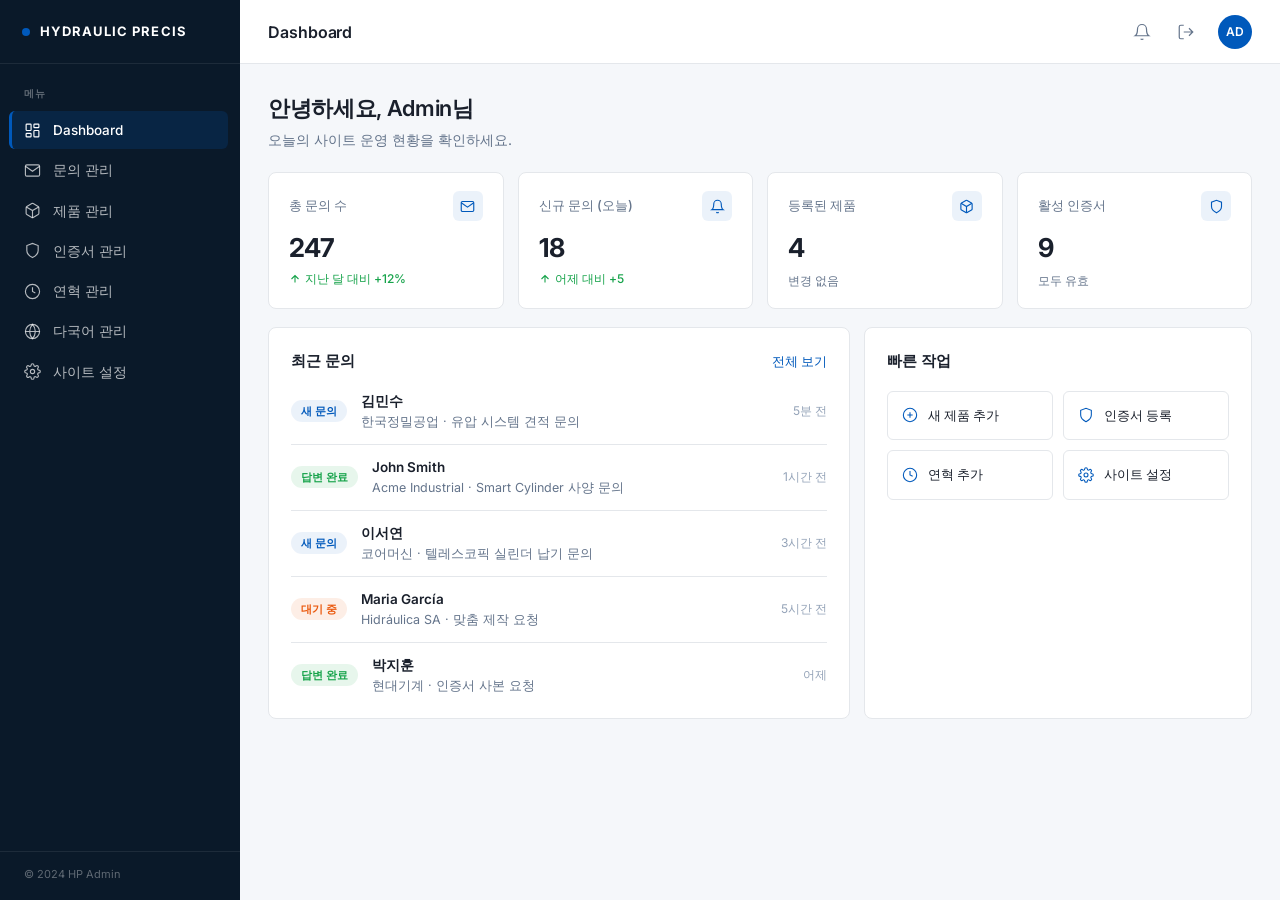
==== dashboard.html @ 200c93a6 "Add files via upload" ====
<!DOCTYPE html>
<html lang="ko">
<head>
  <meta charset="UTF-8" />
  <meta name="viewport" content="width=device-width, initial-scale=1.0" />
  <title>Dashboard · HYDRAULIC PRECIS Admin</title>
  <link rel="stylesheet" href="admin.css" />
</head>
<body>

<aside class="admin-sidebar" id="admin-sidebar"></aside>

<div class="admin-main">

  <header class="admin-header" id="admin-header"></header>

  <main class="admin-content">

    <div class="page-heading">
      <h2>안녕하세요, Admin님</h2>
      <p>오늘의 사이트 운영 현황을 확인하세요.</p>
    </div>

    <!-- ===== KPI CARDS ===== -->
    <div class="kpi-grid">

      <div class="kpi-card">
        <div class="kpi-head">
          <span class="label">총 문의 수</span>
          <span class="icon-wrap" id="kpi-icon-1"></span>
        </div>
        <div class="kpi-value">247</div>
        <div class="kpi-change up" id="kpi-change-1"><span>지난 달 대비 +12%</span></div>
      </div>

      <div class="kpi-card">
        <div class="kpi-head">
          <span class="label">신규 문의 (오늘)</span>
          <span class="icon-wrap" id="kpi-icon-2"></span>
        </div>
        <div class="kpi-value">18</div>
        <div class="kpi-change up" id="kpi-change-2"><span>어제 대비 +5</span></div>
      </div>

      <div class="kpi-card">
        <div class="kpi-head">
          <span class="label">등록된 제품</span>
          <span class="icon-wrap" id="kpi-icon-3"></span>
        </div>
        <div class="kpi-value">4</div>
        <div class="kpi-change" style="color: var(--adm-text-muted);"><span>변경 없음</span></div>
      </div>

      <div class="kpi-card">
        <div class="kpi-head">
          <span class="label">활성 인증서</span>
          <span class="icon-wrap" id="kpi-icon-4"></span>
        </div>
        <div class="kpi-value">9</div>
        <div class="kpi-change" style="color: var(--adm-text-muted);"><span>모두 유효</span></div>
      </div>

    </div>

    <!-- ===== MAIN GRID: Recent inquiries + Quick actions ===== -->
    <div class="dashboard-grid">

      <!-- Recent inquiries -->
      <div class="admin-card">
        <div class="card-head">
          <h3>최근 문의</h3>
          <a href="#" class="link">전체 보기</a>
        </div>
        <ul class="recent-list">
          <li>
            <span class="pill">새 문의</span>
            <div class="meta">
              <p class="name">김민수</p>
              <p class="sub">한국정밀공업 · 유압 시스템 견적 문의</p>
            </div>
            <span class="time">5분 전</span>
          </li>
          <li>
            <span class="pill replied">답변 완료</span>
            <div class="meta">
              <p class="name">John Smith</p>
              <p class="sub">Acme Industrial · Smart Cylinder 사양 문의</p>
            </div>
            <span class="time">1시간 전</span>
          </li>
          <li>
            <span class="pill">새 문의</span>
            <div class="meta">
              <p class="name">이서연</p>
              <p class="sub">코어머신 · 텔레스코픽 실린더 납기 문의</p>
            </div>
            <span class="time">3시간 전</span>
          </li>
          <li>
            <span class="pill pending">대기 중</span>
            <div class="meta">
              <p class="name">Maria García</p>
              <p class="sub">Hidráulica SA · 맞춤 제작 요청</p>
            </div>
            <span class="time">5시간 전</span>
          </li>
          <li>
            <span class="pill replied">답변 완료</span>
            <div class="meta">
              <p class="name">박지훈</p>
              <p class="sub">현대기계 · 인증서 사본 요청</p>
            </div>
            <span class="time">어제</span>
          </li>
        </ul>
      </div>

      <!-- Quick actions -->
      <div class="admin-card">
        <div class="card-head">
          <h3>빠른 작업</h3>
        </div>
        <div class="quick-actions">
          <a href="#" class="quick-action" id="qa-1"><span>새 제품 추가</span></a>
          <a href="#" class="quick-action" id="qa-2"><span>인증서 등록</span></a>
          <a href="#" class="quick-action" id="qa-3"><span>연혁 추가</span></a>
          <a href="#" class="quick-action" id="qa-4"><span>사이트 설정</span></a>
        </div>
      </div>

    </div>

  </main>
</div>

<script src="admin.js"></script>
<script>
  // 사이드바 + 헤더 렌더
  HPAdmin.renderLayout('dashboard', 'Dashboard');

  // KPI 카드 아이콘 채우기
  document.getElementById('kpi-icon-1').innerHTML = HPAdmin.icons.mail;
  document.getElementById('kpi-icon-2').innerHTML = HPAdmin.icons.bell;
  document.getElementById('kpi-icon-3').innerHTML = HPAdmin.icons.box;
  document.getElementById('kpi-icon-4').innerHTML = HPAdmin.icons.shield;

  // 빠른 작업 아이콘 채우기 (각 항목 앞쪽에 삽입)
  function prepend(id, ico) {
    var el = document.getElementById(id);
    if (el) el.insertAdjacentHTML('afterbegin', ico);
  }
  prepend('qa-1', HPAdmin.icons.plus);
  prepend('qa-2', HPAdmin.icons.shield);
  prepend('qa-3', HPAdmin.icons.clock);
  prepend('qa-4', HPAdmin.icons.gear);

  // KPI change indicator arrows
  document.getElementById('kpi-change-1').insertAdjacentHTML('afterbegin', HPAdmin.icons.arrowUp);
  document.getElementById('kpi-change-2').insertAdjacentHTML('afterbegin', HPAdmin.icons.arrowUp);
</script>

</body>
</html>
---- admin.css ----
/* ==========================================================
   HYDRAULIC PRECIS — Admin Styles
   ----------------------------------------------------------
   다크 네이비 사이드바 + 라이트 그레이 콘텐츠 + 블루 포인트
   프론트 디자인과 격리되어 있음 (color tokens 별도)
   ========================================================== */

@import url('https://fonts.googleapis.com/css2?family=Inter:wght@400;500;600;700&display=swap');

:root {
  /* Sidebar */
  --adm-sidebar-bg:         #0a1929;
  --adm-sidebar-elev:       #102a43;
  --adm-sidebar-text:       rgba(255, 255, 255, 0.7);
  --adm-sidebar-active:     #ffffff;
  --adm-sidebar-hover-bg:   rgba(255, 255, 255, 0.05);
  --adm-sidebar-active-bg:  rgba(0, 89, 187, 0.18);
  --adm-sidebar-border:     rgba(255, 255, 255, 0.08);

  /* Content */
  --adm-content-bg:         #f5f7fa;
  --adm-card-bg:            #ffffff;
  --adm-card-border:        #e4e7eb;
  --adm-card-border-strong: #d4d8dd;

  /* Text */
  --adm-text:               #1a202c;
  --adm-text-muted:         #64748b;
  --adm-text-dim:           #94a3b8;

  /* Accent (프론트와 동일한 블루 — 브랜드 일관성) */
  --adm-accent:             #0059bb;
  --adm-accent-hover:       #014ea3;
  --adm-accent-light:       rgba(0, 89, 187, 0.08);

  /* Semantic */
  --adm-success:            #16a34a;
  --adm-success-bg:         rgba(22, 163, 74, 0.1);
  --adm-warning:            #ea580c;
  --adm-warning-bg:         rgba(234, 88, 12, 0.1);
  --adm-danger:             #dc2626;

  /* Layout */
  --adm-sidebar-w:          240px;
  --adm-header-h:           64px;
  --adm-radius:             8px;
  --adm-radius-sm:          6px;
}

* { box-sizing: border-box; }

body {
  margin: 0;
  font-family: 'Inter', -apple-system, BlinkMacSystemFont, 'Segoe UI', sans-serif;
  font-size: 14px;
  line-height: 1.5;
  color: var(--adm-text);
  background: var(--adm-content-bg);
  -webkit-font-smoothing: antialiased;
  -moz-osx-font-smoothing: grayscale;
}

a { color: inherit; text-decoration: none; }
button {
  font-family: inherit;
  cursor: pointer;
  border: none;
  background: none;
  padding: 0;
  color: inherit;
}
ul { list-style: none; padding: 0; margin: 0; }

/* ==========================================================
   SIDEBAR
   ========================================================== */
.admin-sidebar {
  position: fixed;
  top: 0;
  left: 0;
  bottom: 0;
  width: var(--adm-sidebar-w);
  background: var(--adm-sidebar-bg);
  color: var(--adm-sidebar-text);
  display: flex;
  flex-direction: column;
  z-index: 10;
}

.sidebar-brand {
  height: var(--adm-header-h);
  padding: 0 22px;
  display: flex;
  align-items: center;
  gap: 10px;
  font-size: 13px;
  font-weight: 700;
  letter-spacing: 0.08em;
  color: #ffffff;
  border-bottom: 1px solid var(--adm-sidebar-border);
}
.sidebar-brand .dot {
  width: 8px;
  height: 8px;
  border-radius: 50%;
  background: var(--adm-accent);
  flex-shrink: 0;
}

.sidebar-section-label {
  padding: 22px 24px 10px;
  font-size: 10px;
  font-weight: 600;
  letter-spacing: 0.12em;
  text-transform: uppercase;
  color: rgba(255, 255, 255, 0.35);
}

.sidebar-menu {
  padding: 0 12px;
  flex: 1;
  overflow-y: auto;
}
.sidebar-menu li { margin-bottom: 2px; }

.sidebar-menu a {
  display: flex;
  align-items: center;
  gap: 12px;
  padding: 9px 12px;
  border-radius: var(--adm-radius-sm);
  font-size: 13.5px;
  font-weight: 500;
  color: var(--adm-sidebar-text);
  transition: background 140ms, color 140ms;
  border-left: 3px solid transparent;
  margin-left: -3px;
}
.sidebar-menu a:hover {
  background: var(--adm-sidebar-hover-bg);
  color: var(--adm-sidebar-active);
}
.sidebar-menu a.active {
  background: var(--adm-sidebar-active-bg);
  color: var(--adm-sidebar-active);
  border-left-color: var(--adm-accent);
}
.sidebar-menu svg {
  width: 17px;
  height: 17px;
  stroke: currentColor;
  stroke-width: 1.6;
  fill: none;
  flex-shrink: 0;
}

.sidebar-footer {
  padding: 14px 24px 18px;
  font-size: 11px;
  color: rgba(255, 255, 255, 0.35);
  border-top: 1px solid var(--adm-sidebar-border);
}

/* ==========================================================
   MAIN AREA
   ========================================================== */
.admin-main {
  margin-left: var(--adm-sidebar-w);
  min-height: 100vh;
  display: flex;
  flex-direction: column;
}

/* HEADER */
.admin-header {
  height: var(--adm-header-h);
  background: #ffffff;
  border-bottom: 1px solid var(--adm-card-border);
  display: flex;
  align-items: center;
  justify-content: space-between;
  padding: 0 28px;
  position: sticky;
  top: 0;
  z-index: 5;
}
.admin-header h1 {
  font-size: 16px;
  font-weight: 600;
  margin: 0;
  color: var(--adm-text);
  letter-spacing: -0.005em;
}
.admin-header-right {
  display: flex;
  align-items: center;
  gap: 8px;
}

.btn-icon {
  width: 36px;
  height: 36px;
  display: inline-flex;
  align-items: center;
  justify-content: center;
  border-radius: var(--adm-radius-sm);
  color: var(--adm-text-muted);
  transition: background 140ms, color 140ms;
}
.btn-icon:hover {
  background: var(--adm-content-bg);
  color: var(--adm-text);
}
.btn-icon svg {
  width: 18px;
  height: 18px;
  stroke: currentColor;
  stroke-width: 1.6;
  fill: none;
}

.admin-avatar {
  width: 34px;
  height: 34px;
  border-radius: 50%;
  background: var(--adm-accent);
  color: #ffffff;
  display: flex;
  align-items: center;
  justify-content: center;
  font-size: 12px;
  font-weight: 600;
  letter-spacing: 0.04em;
  margin-left: 6px;
}

/* CONTENT */
.admin-content {
  padding: 28px;
  max-width: 1400px;
}

/* Page heading */
.page-heading {
  margin-bottom: 22px;
}
.page-heading h2 {
  font-size: 22px;
  font-weight: 600;
  margin: 0 0 4px;
  color: var(--adm-text);
  letter-spacing: -0.015em;
}
.page-heading p {
  font-size: 14px;
  color: var(--adm-text-muted);
  margin: 0;
}

/* ==========================================================
   CARDS
   ========================================================== */
.admin-card {
  background: var(--adm-card-bg);
  border: 1px solid var(--adm-card-border);
  border-radius: var(--adm-radius);
  padding: 22px;
}
.card-head {
  display: flex;
  align-items: center;
  justify-content: space-between;
  margin-bottom: 18px;
}
.card-head h3 {
  font-size: 15px;
  font-weight: 600;
  margin: 0;
  color: var(--adm-text);
}
.card-head .link {
  font-size: 13px;
  color: var(--adm-accent);
  font-weight: 500;
}
.card-head .link:hover { color: var(--adm-accent-hover); }

/* KPI grid */
.kpi-grid {
  display: grid;
  grid-template-columns: repeat(4, 1fr);
  gap: 14px;
  margin-bottom: 18px;
}
.kpi-card {
  background: var(--adm-card-bg);
  border: 1px solid var(--adm-card-border);
  border-radius: var(--adm-radius);
  padding: 18px 20px;
}
.kpi-head {
  display: flex;
  align-items: center;
  justify-content: space-between;
  margin-bottom: 14px;
}
.kpi-head .label {
  font-size: 13px;
  color: var(--adm-text-muted);
  font-weight: 500;
}
.kpi-head .icon-wrap {
  width: 30px;
  height: 30px;
  border-radius: var(--adm-radius-sm);
  background: var(--adm-accent-light);
  display: flex;
  align-items: center;
  justify-content: center;
}
.kpi-head .icon-wrap svg {
  width: 15px;
  height: 15px;
  stroke: var(--adm-accent);
  stroke-width: 1.8;
  fill: none;
}
.kpi-value {
  font-size: 26px;
  font-weight: 700;
  letter-spacing: -0.025em;
  color: var(--adm-text);
  line-height: 1;
  margin-bottom: 8px;
}
.kpi-change {
  font-size: 12px;
  font-weight: 500;
  display: inline-flex;
  align-items: center;
  gap: 4px;
}
.kpi-change.up    { color: var(--adm-success); }
.kpi-change.down  { color: var(--adm-danger); }
.kpi-change svg { width: 12px; height: 12px; stroke: currentColor; stroke-width: 2.2; fill: none; }

/* Dashboard 2-col grid */
.dashboard-grid {
  display: grid;
  grid-template-columns: 1.5fr 1fr;
  gap: 14px;
}

/* Recent inquiries list */
.recent-list li {
  display: flex;
  align-items: center;
  gap: 14px;
  padding: 12px 0;
  border-bottom: 1px solid var(--adm-card-border);
}
.recent-list li:last-child { border-bottom: none; padding-bottom: 0; }
.recent-list li:first-child { padding-top: 0; }

.pill {
  font-size: 11px;
  font-weight: 600;
  padding: 3px 10px;
  border-radius: 99px;
  background: var(--adm-accent-light);
  color: var(--adm-accent);
  flex-shrink: 0;
  white-space: nowrap;
}
.pill.replied { background: var(--adm-success-bg); color: var(--adm-success); }
.pill.pending { background: var(--adm-warning-bg); color: var(--adm-warning); }

.recent-list .meta { flex: 1; min-width: 0; }
.recent-list .meta .name {
  font-size: 13.5px;
  font-weight: 600;
  color: var(--adm-text);
  margin: 0 0 2px;
}
.recent-list .meta .sub {
  font-size: 12.5px;
  color: var(--adm-text-muted);
  margin: 0;
  overflow: hidden;
  text-overflow: ellipsis;
  white-space: nowrap;
}
.recent-list .time {
  font-size: 12px;
  color: var(--adm-text-dim);
  flex-shrink: 0;
}

/* Quick actions */
.quick-actions {
  display: grid;
  grid-template-columns: 1fr 1fr;
  gap: 10px;
}
.quick-action {
  padding: 14px;
  border: 1px solid var(--adm-card-border);
  border-radius: var(--adm-radius-sm);
  display: flex;
  align-items: center;
  gap: 10px;
  font-size: 13px;
  font-weight: 500;
  color: var(--adm-text);
  transition: border-color 140ms, background 140ms;
}
.quick-action:hover {
  border-color: var(--adm-accent);
  background: var(--adm-accent-light);
}
.quick-action svg {
  width: 16px;
  height: 16px;
  stroke: var(--adm-accent);
  stroke-width: 1.6;
  fill: none;
  flex-shrink: 0;
}

/* Buttons */
.btn {
  display: inline-flex;
  align-items: center;
  gap: 6px;
  padding: 9px 16px;
  border-radius: var(--adm-radius-sm);
  font-size: 13px;
  font-weight: 600;
  border: 1px solid transparent;
  cursor: pointer;
  transition: background 140ms, color 140ms, border-color 140ms;
  line-height: 1;
}
.btn-primary { background: var(--adm-accent); color: #ffffff; }
.btn-primary:hover { background: var(--adm-accent-hover); }
.btn-secondary {
  background: #ffffff;
  color: var(--adm-text);
  border-color: var(--adm-card-border);
}
.btn-secondary:hover { border-color: var(--adm-accent); color: var(--adm-accent); }

/* ==========================================================
   LOGIN PAGE (사이드바 없는 풀스크린)
   ========================================================== */
.login-bg {
  min-height: 100vh;
  display: flex;
  align-items: center;
  justify-content: center;
  background: var(--adm-sidebar-bg);
  background-image:
    radial-gradient(circle at 20% 30%, rgba(0, 89, 187, 0.18) 0%, transparent 50%),
    radial-gradient(circle at 80% 70%, rgba(0, 89, 187, 0.1)  0%, transparent 50%);
  padding: 20px;
}

.login-card {
  width: 100%;
  max-width: 420px;
  background: #ffffff;
  border-radius: 12px;
  padding: 40px 36px;
  box-shadow: 0 24px 60px rgba(0, 0, 0, 0.35);
}

.login-brand {
  display: flex;
  justify-content: center;
  margin-bottom: 28px;
}
.login-brand .mark {
  display: inline-flex;
  align-items: center;
  gap: 8px;
  font-size: 13px;
  font-weight: 700;
  letter-spacing: 0.08em;
  color: var(--adm-text);
}
.login-brand .mark .dot {
  width: 8px;
  height: 8px;
  border-radius: 50%;
  background: var(--adm-accent);
}

.login-card h1 {
  font-size: 22px;
  font-weight: 600;
  text-align: center;
  margin: 0 0 6px;
  color: var(--adm-text);
  letter-spacing: -0.015em;
}
.login-card p.sub {
  font-size: 13px;
  text-align: center;
  color: var(--adm-text-muted);
  margin: 0 0 26px;
}

.field { margin-bottom: 14px; }
.field label {
  display: block;
  font-size: 12px;
  font-weight: 500;
  color: var(--adm-text-muted);
  margin-bottom: 6px;
}
.field input {
  width: 100%;
  height: 42px;
  padding: 0 14px;
  border: 1px solid var(--adm-card-border);
  border-radius: var(--adm-radius-sm);
  font-size: 14px;
  font-family: inherit;
  color: var(--adm-text);
  background: #ffffff;
  transition: border-color 140ms, box-shadow 140ms;
}
.field input:focus {
  outline: none;
  border-color: var(--adm-accent);
  box-shadow: 0 0 0 3px rgba(0, 89, 187, 0.12);
}

.login-options {
  display: flex;
  align-items: center;
  justify-content: space-between;
  margin: 18px 0 22px;
}
.checkbox-label {
  display: flex;
  align-items: center;
  gap: 6px;
  font-size: 13px;
  color: var(--adm-text-muted);
  cursor: pointer;
}
.checkbox-label input { width: 15px; height: 15px; accent-color: var(--adm-accent); }
.forgot {
  font-size: 13px;
  color: var(--adm-accent);
  font-weight: 500;
}

.login-btn {
  width: 100%;
  height: 44px;
  background: var(--adm-accent);
  color: #ffffff;
  border-radius: var(--adm-radius-sm);
  font-size: 14px;
  font-weight: 600;
  cursor: pointer;
  transition: background 140ms;
}
.login-btn:hover { background: var(--adm-accent-hover); }

.login-footer {
  margin-top: 24px;
  padding-top: 22px;
  border-top: 1px solid var(--adm-card-border);
  text-align: center;
  font-size: 12px;
  color: var(--adm-text-dim);
}

/* ==========================================================
   RESPONSIVE
   ========================================================== */
@media (max-width: 880px) {
  .admin-sidebar {
    transform: translateX(-100%);
    transition: transform 200ms;
  }
  .admin-sidebar.open { transform: translateX(0); }
  .admin-main { margin-left: 0; }
  .kpi-grid { grid-template-columns: 1fr 1fr; }
  .dashboard-grid { grid-template-columns: 1fr; }
}

@media (max-width: 520px) {
  .admin-content { padding: 20px 16px; }
  .kpi-grid { grid-template-columns: 1fr; }
  .login-card { padding: 32px 24px; }
}
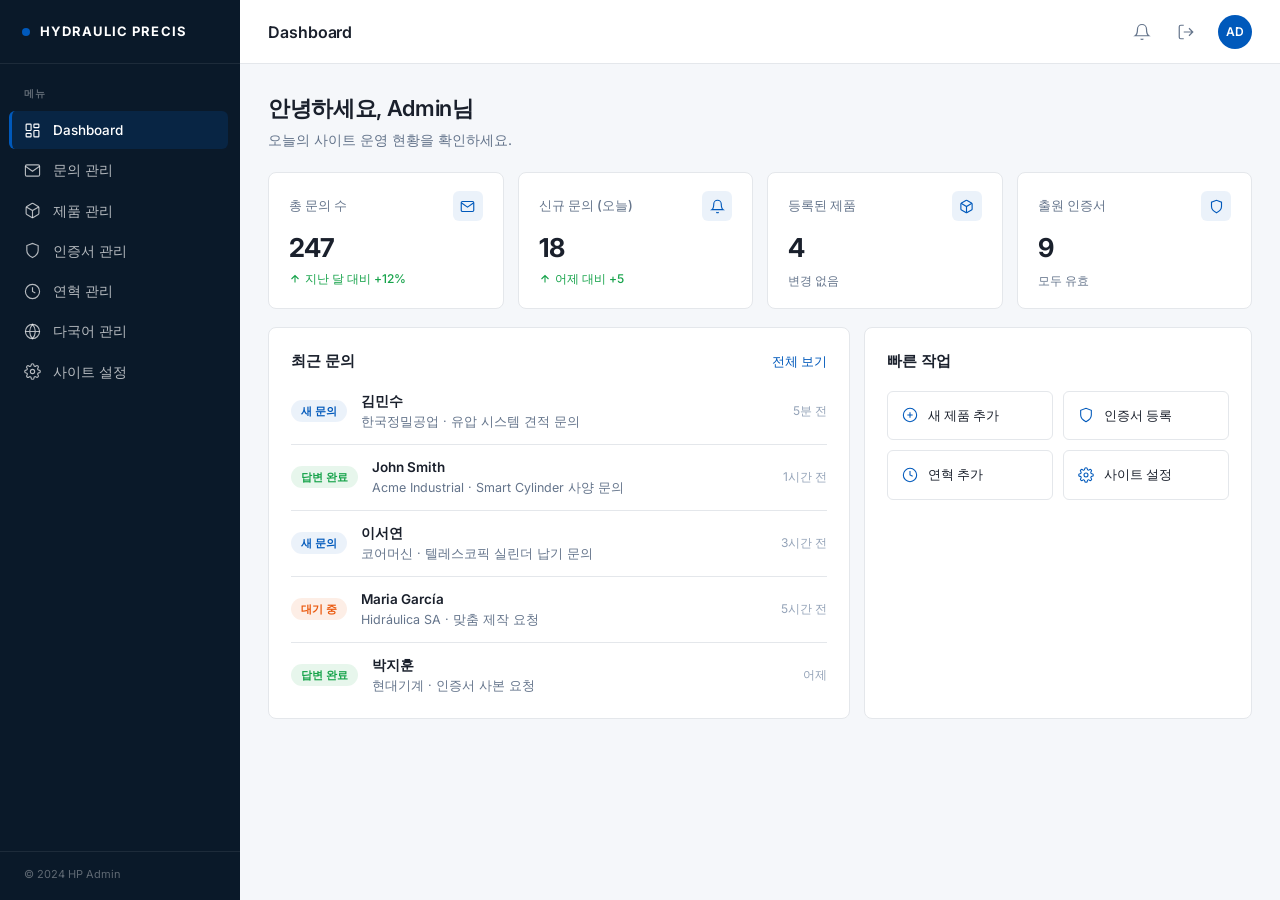
==== commit 9a61c8f3: "Connect dashboard KPI counts to site data" ====
--- a/dashboard.html
+++ b/dashboard.html
@@ -3,6 +3,7 @@
 <head>
   <meta charset="UTF-8" />
   <meta name="viewport" content="width=device-width, initial-scale=1.0" />
+  <meta name="robots" content="noindex, nofollow" />
   <title>Dashboard · HYDRAULIC PRECIS Admin</title>
   <link rel="stylesheet" href="admin.css" />
 </head>
@@ -47,16 +48,16 @@
           <span class="label">등록된 제품</span>
           <span class="icon-wrap" id="kpi-icon-3"></span>
         </div>
-        <div class="kpi-value">4</div>
+        <div class="kpi-value" id="kpi-products-count">4</div>
         <div class="kpi-change" style="color: var(--adm-text-muted);"><span>변경 없음</span></div>
       </div>
 
       <div class="kpi-card">
         <div class="kpi-head">
-          <span class="label">활성 인증서</span>
+          <span class="label">출원 인증서</span>
           <span class="icon-wrap" id="kpi-icon-4"></span>
         </div>
-        <div class="kpi-value">9</div>
+        <div class="kpi-value" id="kpi-certifications-count">9</div>
         <div class="kpi-change" style="color: var(--adm-text-muted);"><span>모두 유효</span></div>
       </div>
 
@@ -133,10 +134,18 @@
   </main>
 </div>
 
+<script src="data.js"></script>
 <script src="admin.js"></script>
 <script>
   // 사이드바 + 헤더 렌더
   HPAdmin.renderLayout('dashboard', 'Dashboard');
+
+  // data.js 기반 KPI 값 채우기
+  document.getElementById('kpi-products-count').textContent = siteData.products.length;
+  document.getElementById('kpi-certifications-count').textContent =
+    siteData.certifications.iso.length +
+    siteData.certifications.safety.length +
+    siteData.certifications.industry.length;
 
   // KPI 카드 아이콘 채우기
   document.getElementById('kpi-icon-1').innerHTML = HPAdmin.icons.mail;
